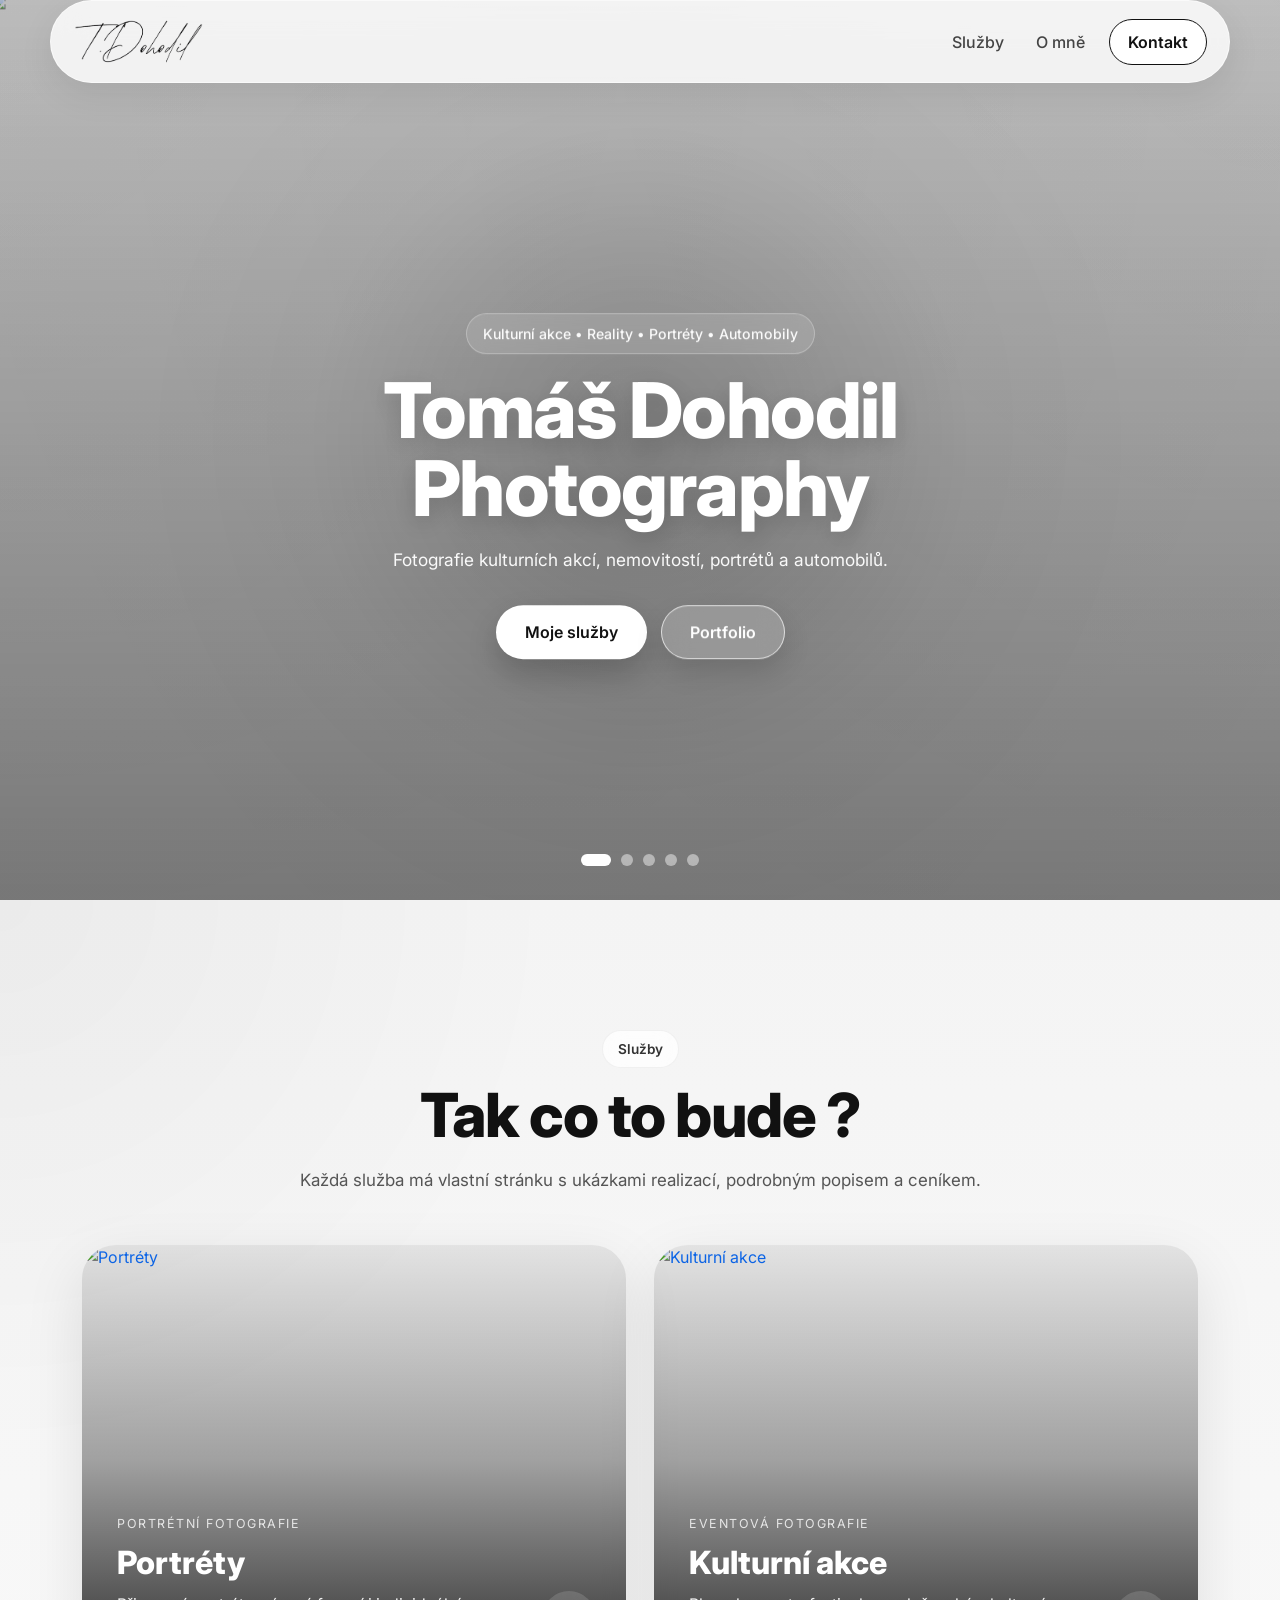
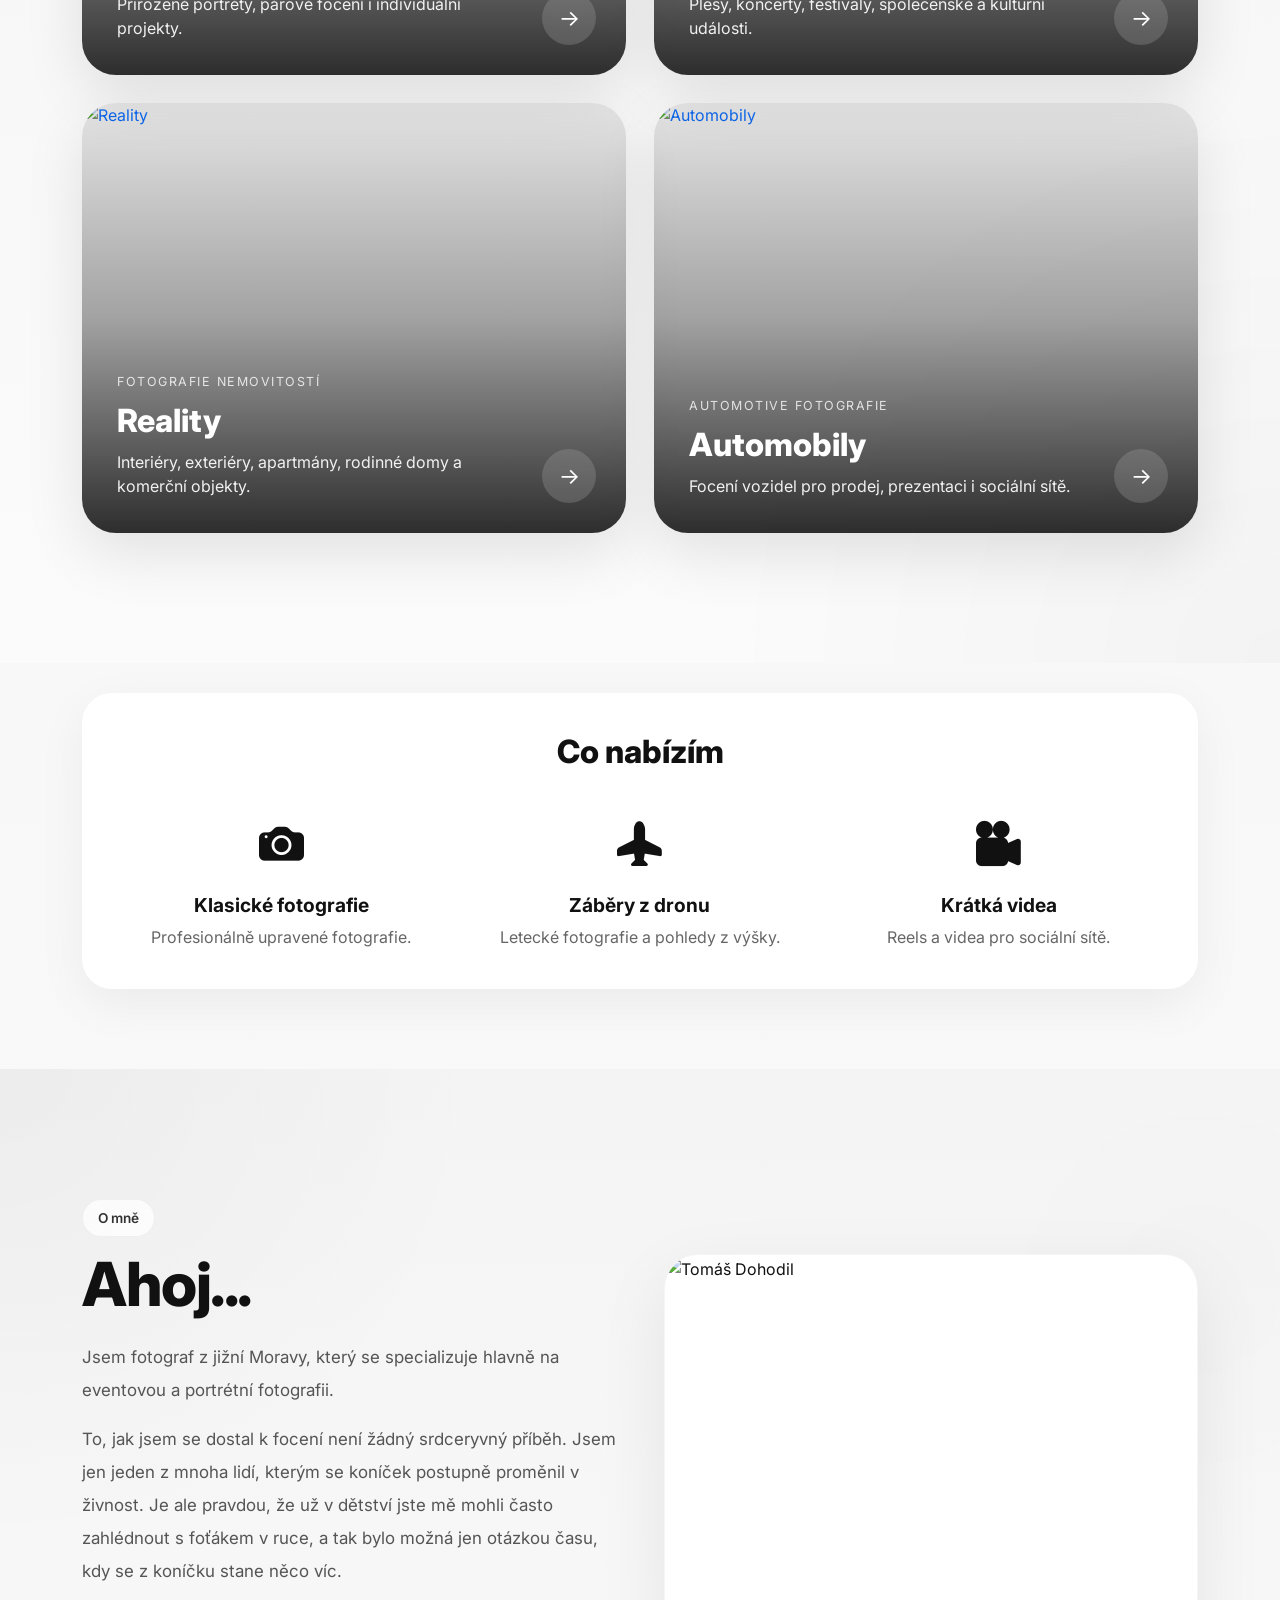
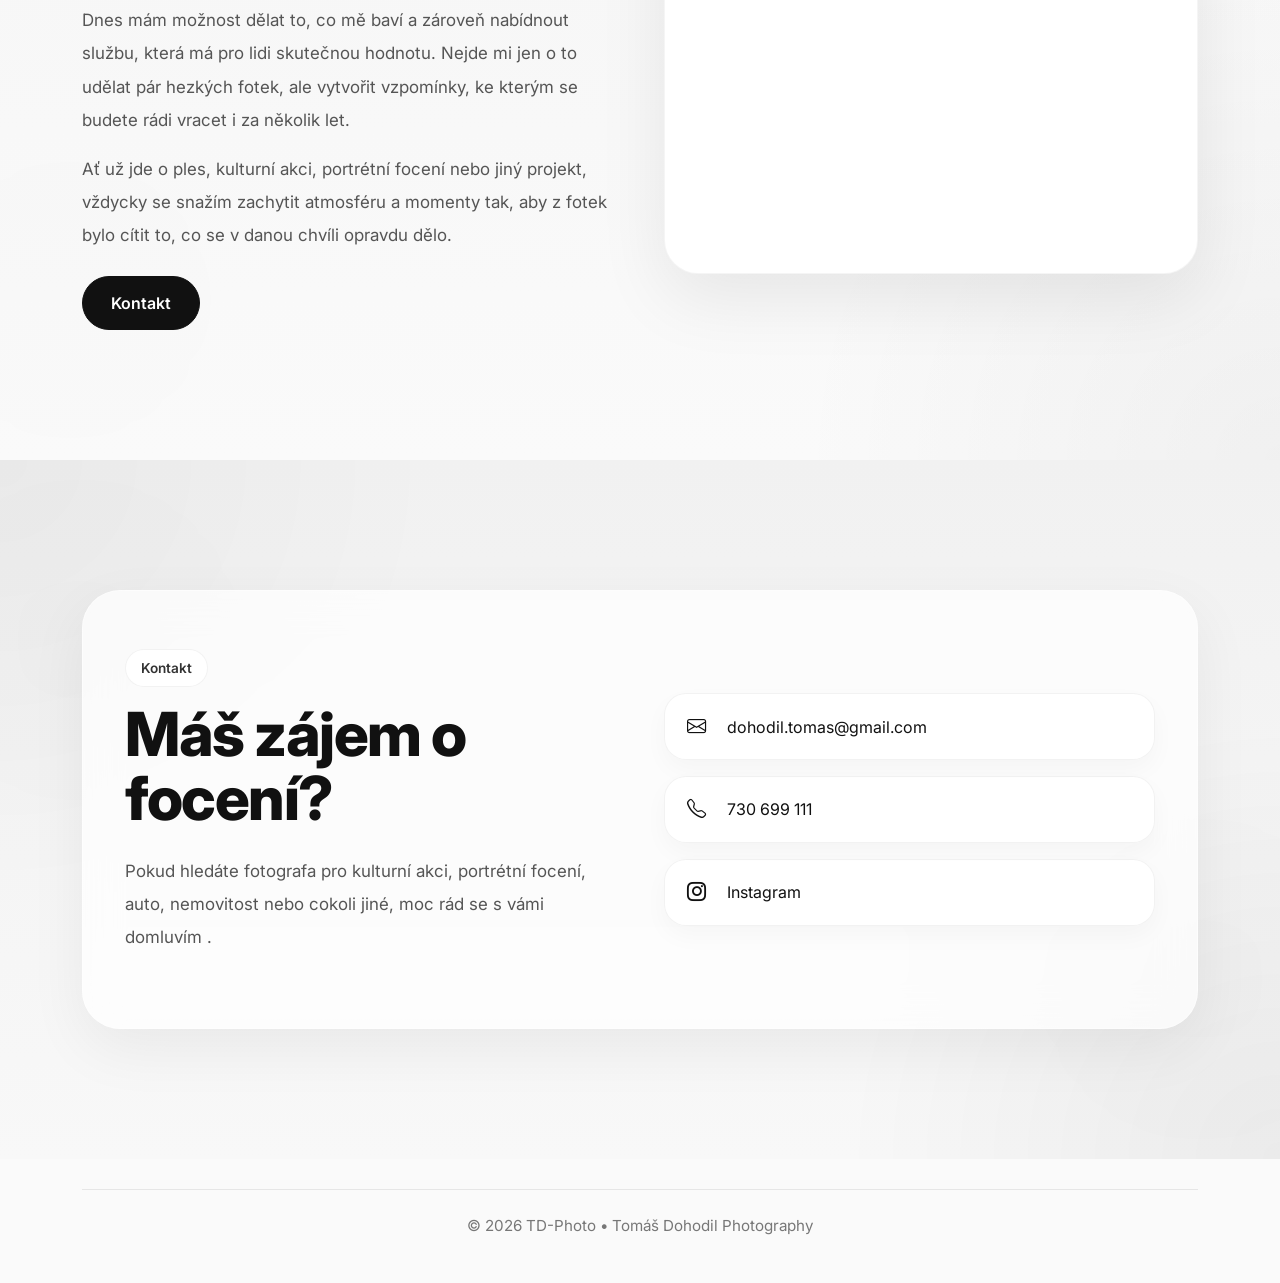
==== index.html @ f05311fc "Update index.html" ====
<!DOCTYPE html>
<html lang="cs">
<head>

<meta charset="UTF-8">
<meta name="viewport" content="width=device-width, initial-scale=1.0">

<title>TD-Photo | Tomáš Dohodil Photography</title>

<link href="https://cdn.jsdelivr.net/npm/bootstrap@5.3.3/dist/css/bootstrap.min.css" rel="stylesheet">
<link href="https://cdn.jsdelivr.net/npm/bootstrap-icons@1.11.3/font/bootstrap-icons.css" rel="stylesheet">

<link href="https://fonts.googleapis.com/css2?family=Inter:wght@300;400;500;600;700;800&display=swap" rel="stylesheet">

<link rel="stylesheet" href="styles.css">

</head>

<body>

<!-- NAVBAR -->
<nav class="navbar navbar-expand-lg custom-navbar">

    <div class="container nav-shell">

    <a class="navbar-brand signature-logo" href="index.html">

    <img
        src="images/T.Dohodil-removebg-preview.png"
        alt="Tomáš Dohodil">

</a>

        <button
            class="navbar-toggler border-0 shadow-none"
            type="button"
            data-bs-toggle="collapse"
            data-bs-target="#navbarNav">

            <span class="navbar-toggler-icon"></span>

        </button>

        <div class="collapse navbar-collapse justify-content-end" id="navbarNav">

            <ul class="navbar-nav align-items-center gap-lg-3 gap-2">

                <li class="nav-item">
                    <a class="nav-link" href="#services">
                        Služby
                    </a>
                </li>

                <li class="nav-item">
                    <a class="nav-link" href="#about">
                        O mně
                    </a>
                </li>

                <li class="nav-item">
                    <a class="btn contact-btn" href="#kontakt">
                        Kontakt
                    </a>
                </li>

            </ul>

        </div>

    </div>

</nav>

<!-- HERO -->
<section class="hero-section">

<div id="heroCarousel"
     class="carousel slide carousel-fade"
     data-bs-ride="carousel">

<div class="carousel-inner">

<div class="carousel-item active">
<img
src="https://img43.rajce.idnes.cz/d4302/19/19864/19864657_681ea3faf3f983f24a2ae4b5e2a65928/images/DJI_0114.jpg?ver=0"
class="hero-img"
alt="">
</div>

<div class="carousel-item">
<img
src="https://img43.rajce.idnes.cz/d4302/19/19864/19864657_681ea3faf3f983f24a2ae4b5e2a65928/images/DJI_0087.jpg?ver=0"
class="hero-img"
alt="">
</div>

<div class="carousel-item">
<img
src="https://img43.rajce.idnes.cz/d4302/19/19864/19864657_681ea3faf3f983f24a2ae4b5e2a65928/images/ValaskHrb-112.jpg?ver=0"
class="hero-img"
alt="">
</div>

<div class="carousel-item">
<img
src="https://img43.rajce.idnes.cz/d4302/19/19864/19864657_681ea3faf3f983f24a2ae4b5e2a65928/images/Untitled-33.jpg?ver=0"
class="hero-img"
alt="">
</div>

<div class="carousel-item">
<img
src="https://img43.rajce.idnes.cz/d4302/19/19864/19864657_681ea3faf3f983f24a2ae4b5e2a65928/images/Untitled-47.jpg?ver=0"
class="hero-img"
alt="">
</div>

</div>

<div class="hero-overlay"></div>
<div class="hero-center-shadow"></div>

<div class="hero-content">

<span class="hero-tag">
Kulturní akce • Reality • Portréty • Automobily
</span>

<h1>
Tomáš Dohodil Photography
</h1>

<p>
Fotografie kulturních akcí,
nemovitostí, portrétů a automobilů.
</p>

<div class="hero-buttons">

<a
href="#services"
class="btn hero-btn">

Moje služby

</a>

<a
href="https://eu.zonerama.com/dohodiltomas/1524334"
class="btn hero-btn-outline">

Portfolio

</a>

</div>

</div>

<div class="hero-indicators">

<button
type="button"
data-bs-target="#heroCarousel"
data-bs-slide-to="0"
class="active"></button>

<button
type="button"
data-bs-target="#heroCarousel"
data-bs-slide-to="1"></button>

<button
type="button"
data-bs-target="#heroCarousel"
data-bs-slide-to="2"></button>

<button
type="button"
data-bs-target="#heroCarousel"
data-bs-slide-to="3"></button>

<button
type="button"
data-bs-target="#heroCarousel"
data-bs-slide-to="4"></button>

</div>

</div>

</section>
  
  <!-- SLUŽBY -->
<section class="services-section section-space" id="services">

    <div class="container">

        <div class="text-center mb-5 reveal">

            <span class="section-tag">
                Služby
            </span>

            <h2 class="section-title mx-auto mt-3">
                Tak co to bude ?
            </h2>

            <p class="section-text mx-auto mt-3" style="max-width:700px;">
                Každá služba má vlastní stránku s ukázkami realizací,
                podrobným popisem a ceníkem.
            </p>

        </div>

        <div class="services-grid">

      

   <!-- PORTRÉTY -->
            <a href="https://dohodiltomas.github.io/portrety/" class="service-card">

                <img
                    src="https://img43.rajce.idnes.cz/d4302/19/19864/19864657_681ea3faf3f983f24a2ae4b5e2a65928/images/ami4.jpg?ver=0"
                    alt="Portréty">

                <div class="service-overlay">

                    <span class="service-small">
                        Portrétní fotografie
                    </span>

                    <h3>
                        Portréty
                    </h3>

                    <p>
                        Přirozené portréty,
                        párové focení i individuální projekty.
                    </p>

                </div>

            </a>

            <!-- KULTURNÍ AKCE -->
            <a href="https://dohodiltomas.github.io/eventy/" class="service-card">

                <img
                    src="https://img43.rajce.idnes.cz/d4302/19/19864/19864657_681ea3faf3f983f24a2ae4b5e2a65928/images/FPHP-59.jpg?ver=0"
                    alt="Kulturní akce">

                <div class="service-overlay">

                    <span class="service-small">
                        Eventová fotografie
                    </span>

                    <h3>
                        Kulturní akce
                    </h3>

                    <p>
                        Plesy, koncerty, festivaly,
                        společenské a kulturní události.
                    </p>

                </div>

            </a>

               <!-- REALITY -->
            <a href="https://codepen.io/Tom-Dohodil/full/emgvNXd" class="service-card">

                <img
                    src="https://img43.rajce.idnes.cz/d4302/19/19864/19864657_681ea3faf3f983f24a2ae4b5e2a65928/images/DJI_0004obnoven.jpg?ver=0"
                    alt="Reality">

                <div class="service-overlay">

                    <span class="service-small">
                        Fotografie nemovitostí
                    </span>

                    <h3>
                        Reality
                    </h3>

                    <p>
                        Interiéry, exteriéry, apartmány,
                        rodinné domy a komerční objekty.
                    </p>

                </div>

            </a>

            <!-- AUTOMOBILY -->
            <a href="https://codepen.io/Tom-Dohodil/full/JoEWGRq" class="service-card">

                <img
                    src="https://img43.rajce.idnes.cz/d4302/19/19864/19864657_681ea3faf3f983f24a2ae4b5e2a65928/images/IMG_5526.jpg?ver=0"
                    alt="Automobily">

                <div class="service-overlay">

                    <span class="service-small">
                        Automotive fotografie
                    </span>

                    <h3>
                        Automobily
                    </h3>

                    <p>
                        Focení vozidel pro prodej,
                        prezentaci i sociální sítě.
                    </p>

                </div>

            </a>

        </div>

    </div>

</section>

<section class="offer-strip">

    <div class="container">

        <div class="offer-box">

            <h2>Co nabízím</h2>

            <div class="offer-grid">

                <div class="offer-item">
                    <i class="bi bi-camera-fill"></i>
                    <h4>Klasické fotografie</h4>
                    <p>Profesionálně upravené fotografie.</p>
                </div>

                <div class="offer-item">
                    <i class="bi bi-airplane-fill"></i>
                    <h4>Záběry z dronu</h4>
                    <p>Letecké fotografie a pohledy z výšky.</p>
                </div>

                <div class="offer-item">
                    <i class="bi bi-camera-reels-fill"></i>
                    <h4>Krátká videa</h4>
                    <p>Reels a videa pro sociální sítě.</p>
                </div>

            </div>

        </div>

    </div>

</section>
  
  
<!-- O MNĚ -->
<section class="about-section section-space" id="about">

    <div class="bg-blob bg-blob-5"></div>
    <div class="bg-blob bg-blob-6"></div>

    <div class="container">

        <div class="row align-items-center g-5">

            <div class="col-lg-6 reveal">

                <span class="section-tag">
                    O mně
                </span>

                <h2 class="section-title mt-3">
                    Ahoj...
                </h2>

                <p class="section-text mt-4">
                    Jsem fotograf z jižní Moravy, který se specializuje hlavně na eventovou a portrétní fotografii.
                </p>

                <p class="section-text">
                    To, jak jsem se dostal k focení není žádný srdceryvný příběh. Jsem jen jeden z mnoha lidí, kterým se koníček postupně proměnil v živnost. Je ale pravdou, že už v dětství jste mě mohli často zahlédnout s foťákem v ruce, a tak bylo možná jen otázkou času, kdy se z koníčku stane něco víc.
                </p>

                <p class="section-text">
            Dnes mám možnost dělat to, co mě baví a zároveň nabídnout službu, která má pro lidi skutečnou hodnotu. Nejde mi jen o to udělat pár hezkých fotek, ale vytvořit vzpomínky, ke kterým se budete rádi vracet i za několik let.
                </p>

<p class="section-text">
Ať už jde o ples, kulturní akci, portrétní focení nebo jiný projekt, vždycky se snažím zachytit atmosféru a momenty tak, aby z fotek bylo cítit to, co se v danou chvíli opravdu dělo.
  </p>



                <div class="about-buttons d-flex gap-3 flex-wrap mt-4">

                    <a
                        href="#kontakt"
                        class="btn dark-btn">

                        Kontakt

                    </a>

                </div>

            </div>

            <div class="col-lg-6 reveal">

                <div class="image-card about-main-image">

                    <img
                        src="https://img43.rajce.idnes.cz/d4302/19/19864/19864657_681ea3faf3f983f24a2ae4b5e2a65928/images/IMG_5157.jpg?ver=0"
                        alt="Tomáš Dohodil">

                </div>

            </div>

        </div>

    </div>

</section>


<!-- KONTAKT -->
<section class="contact-section section-space" id="kontakt">

    <div class="bg-blob bg-blob-7"></div>
    <div class="bg-blob bg-blob-8"></div>

    <div class="container">

        <div class="contact-box">

            <div class="row align-items-center g-5">

                <div class="col-lg-6">

                    <span class="section-tag">
                        Kontakt
                    </span>

                    <h2 class="section-title mt-3">
                        Máš zájem o focení?
                    </h2>

                    <p class="section-text mt-4">
                        Pokud hledáte fotografa pro kulturní akci,
                        portrétní focení, auto, nemovitost nebo cokoli jiné, moc rád se s                           vámi domluvím
                      .
                    </p>

                </div>

                <div class="col-lg-6">

                    <div class="contact-links">

                        <a href="mailto:dohodil.tomas@gmail.com" class="contact-item">
                            <i class="bi bi-envelope"></i>
                            <span>dohodil.tomas@gmail.com</span>
                        </a>

                        <a href="tel:+420730699111" class="contact-item">
                            <i class="bi bi-telephone"></i>
                            <span>730 699 111</span>
                        </a>

                        <a
                            href="https://www.instagram.com/tomasdohodil.photo/"
                            target="_blank"
                            class="contact-item">

                            <i class="bi bi-instagram"></i>
                            <span>Instagram</span>

                        </a>

                    </div>

                </div>

            </div>

        </div>

    </div>

</section>


<!-- FOOTER -->
<footer class="footer-section">

    <div class="container">

        <div class="footer-inner">

            <p>
                © 2026 TD-Photo • Tomáš Dohodil Photography
            </p>

        </div>

    </div>

</footer>


<script src="https://cdn.jsdelivr.net/npm/bootstrap@5.3.3/dist/js/bootstrap.bundle.min.js"></script>
<script src="script.js"></script>

</body>
</html>
---- styles.css ----
/* =========================
   GLOBAL
========================= */

html {
  scroll-behavior: smooth;
}

body {
  font-family: 'Inter', sans-serif;
  color: #111;
  overflow-x: hidden;

  background:
    radial-gradient(circle at top left, rgba(0,0,0,0.05), transparent 35%),
    radial-gradient(circle at top right, rgba(0,0,0,0.035), transparent 30%),
    radial-gradient(circle at bottom left, rgba(0,0,0,0.03), transparent 30%),
    linear-gradient(to bottom, #f2f2f2, #f8f8f8, #fcfcfc);
}

a {
  text-decoration: none;
}

section {
  position: relative;
}

.section-space {
  padding: 130px 0;
  position: relative;
  overflow: hidden;
}

/* =========================
   NAVBAR
========================= */

.custom-navbar {
  position: fixed;
  top: 0;
  left: 0;
  width: 100%;
  z-index: 2000;
  padding: 0;
  background: transparent;
  pointer-events: none;
}

.nav-shell {
  pointer-events: auto;

  background: rgba(255,255,255,0.82);

  backdrop-filter: blur(16px);
  -webkit-backdrop-filter: blur(16px);

  border: 1px solid rgba(255,255,255,0.55);

  border-radius: 999px;

  padding: 13px 22px;

  box-shadow:
    0 12px 34px rgba(0,0,0,0.08);

  max-width: 1180px;
}

.navbar-brand {
  color: #111 !important;
  font-size: 1.2rem;
  letter-spacing: -0.3px;
}

.navbar-toggler {
  border: none !important;
  box-shadow: none !important;
}

.navbar-toggler:focus {
  box-shadow: none !important;
}

.nav-link {
  color: #444 !important;
  font-weight: 500;
  position: relative;
  transition: .3s ease;
}

.nav-link:hover {
  color: #000 !important;
}

.nav-link::after {

  content: "";

  position: absolute;

  left: 0;
  bottom: 2px;

  width: 0;
  height: 1.5px;

  background: #111;

  transition: .3s ease;
}

.nav-link:hover::after {
  width: 100%;
}

.contact-btn {

  border: 1px solid #111 !important;

  border-radius: 999px !important;

  padding: 10px 18px !important;

  background: #fff !important;

  color: #111 !important;

  font-weight: 600 !important;

  transition: .3s ease;
}

.contact-btn:hover {

  background: #111 !important;

  color: #fff !important;

  transform: translateY(-1px);
}

/* =========================
   HERO
========================= */

.hero-section {
  position: relative;
  height: 100vh;
  min-height: 760px;
  overflow: hidden;
}

#heroCarousel,
.carousel-inner,
.carousel-item {
  height: 100%;
}

.hero-img {

  width: 100%;
  height: 100%;

  object-fit: cover;

  display: block;

  transform: scale(1.02);
}

.hero-overlay {

  position: absolute;
  inset: 0;

  z-index: 2;

  background:
    linear-gradient(
      to bottom,
      rgba(0,0,0,0.18),
      rgba(0,0,0,0.50)
    );

  pointer-events: none;
}

.hero-center-shadow {

  position: absolute;
  inset: 0;

  z-index: 3;

  background:
    radial-gradient(
      circle at center,
      rgba(0,0,0,0.18),
      rgba(0,0,0,0.02) 42%,
      transparent 65%
    );

  pointer-events: none;
}

.hero-content {

  position: absolute;

  top: 54%;
  left: 50%;

  transform: translate(-50%, -50%);

  z-index: 5;

  width: 90%;
  max-width: 900px;

  text-align: center;

  color: #fff;
}

.hero-tag {

  display: inline-block;

  margin-bottom: 18px;

  padding: 9px 16px;

  border-radius: 999px;

  border: 1px solid rgba(255,255,255,0.28);

  background: rgba(255,255,255,0.12);

  backdrop-filter: blur(10px);

  color: rgba(255,255,255,0.96);

  font-size: .88rem;

  font-weight: 500;
}

.hero-content h1 {

  font-size: clamp(2.8rem, 6vw, 5.3rem);

  font-weight: 800;

  line-height: 1.02;

  letter-spacing: -1.5px;

  margin-bottom: 18px;

  text-shadow:
    0 8px 24px rgba(0,0,0,0.18);
}

.hero-content p {

  font-size: 1.08rem;

  max-width: 700px;

  margin: 0 auto 32px;

  color: rgba(255,255,255,0.95);
}

/* =========================
   HERO BUTTONS
========================= */

.hero-buttons {

  display: flex;

  justify-content: center;

  gap: 14px;

  flex-wrap: wrap;
}

.hero-btn,
.hero-btn-outline {

  padding: 14px 28px !important;

  border-radius: 999px !important;

  font-weight: 600 !important;

  transition: .3s ease;
}

.hero-btn {

  background: #fff !important;

  color: #111 !important;

  border: 1px solid rgba(255,255,255,0.95) !important;

  box-shadow:
    0 14px 34px rgba(0,0,0,0.22);
}

.hero-btn:hover {

  background: #111 !important;

  color: #fff !important;

  border-color: #111 !important;

  transform: translateY(-2px);
}

.hero-btn-outline {

  background: rgba(255,255,255,0.18) !important;

  color: #fff !important;

  border: 1px solid rgba(255,255,255,0.70) !important;

  backdrop-filter: blur(12px);

  box-shadow:
    0 12px 28px rgba(0,0,0,0.14);
}

.hero-btn-outline:hover {

  background: rgba(255,255,255,0.30) !important;

  color: #fff !important;

  transform: translateY(-2px);
}

/* =========================
   HERO INDICATORS
========================= */

.hero-indicators {

  position: absolute;

  bottom: 34px;

  left: 50%;

  transform: translateX(-50%);

  z-index: 6;

  display: flex;

  gap: 10px;
}

.hero-indicators button {

  width: 12px !important;
  height: 12px !important;

  border: none !important;

  border-radius: 999px !important;

  background: rgba(255,255,255,.45) !important;

  opacity: 1 !important;

  transition: .35s ease !important;
}

.hero-indicators button.active {

  width: 30px !important;

  background: #fff !important;
}
/* =========================
   SECTION HEADINGS
========================= */

.section-tag {

  display: inline-block;

  padding: 8px 15px;

  border-radius: 999px;

  background: rgba(255,255,255,0.75);

  border: 1px solid rgba(0,0,0,0.05);

  color: #333;

  font-size: .85rem;

  font-weight: 600;

  backdrop-filter: blur(10px);
}

.section-title {

  font-size: clamp(2.2rem, 5vw, 3.8rem);

  font-weight: 800;

  line-height: 1.05;

  letter-spacing: -1.5px;

  max-width: 700px;

  color: #111;
}

.section-text {

  font-size: 1.06rem;

  line-height: 1.95;

  color: #555;

  max-width: 700px;
}

/* =========================
   SERVICES
========================= */

.services-section {

  background:
    radial-gradient(circle at top left, rgba(0,0,0,0.035), transparent 30%),
    radial-gradient(circle at bottom right, rgba(0,0,0,0.03), transparent 30%),
    linear-gradient(to bottom, #f4f4f4, #fbfbfb);
}

.services-grid {

  display: grid;

  grid-template-columns: repeat(2, 1fr);

  gap: 28px;
}

.service-card {

  position: relative;

  height: 430px;

  overflow: hidden;

  border-radius: 34px;

  display: block;

  text-decoration: none;

  box-shadow:
    0 20px 60px rgba(0,0,0,0.10);

  transition: all .4s ease;
}

.service-card img {

  position: absolute;

  inset: 0;

  width: 100%;
  height: 100%;

  object-fit: cover;

  transition: transform .8s ease;
}

.service-card::before {

  content: "";

  position: absolute;

  inset: 0;

  z-index: 1;

  background:
    linear-gradient(
      to top,
      rgba(0,0,0,.82),
      rgba(0,0,0,.35),
      rgba(0,0,0,.08)
    );
}

.service-overlay {

  position: absolute;

  left: 0;
  right: 0;
  bottom: 0;

  z-index: 2;

  padding: 35px;

  color: #fff;
}

.service-small {

  display: inline-block;

  margin-bottom: 10px;

  font-size: .78rem;

  letter-spacing: 1.5px;

  text-transform: uppercase;

  opacity: .8;
}

.service-overlay h3 {

  font-size: 2rem;

  font-weight: 800;

  margin-bottom: 10px;
}

.service-overlay p {

  margin: 0;

  color: rgba(255,255,255,.92);

  max-width: 400px;
}

.service-card::after {

  content: "→";

  position: absolute;

  right: 30px;
  bottom: 30px;

  width: 54px;
  height: 54px;

  z-index: 3;

  border-radius: 50%;

  background: rgba(255,255,255,.15);

  backdrop-filter: blur(10px);

  display: flex;
  align-items: center;
  justify-content: center;

  color: #fff;

  font-size: 1.4rem;

  transition: .35s ease;
}

.service-card:hover {

  transform: translateY(-8px);

  box-shadow:
    0 35px 80px rgba(0,0,0,0.18);
}

.service-card:hover img {

  transform: scale(1.08);
}

.service-card:hover::after {

  transform: translateX(6px);

  background: rgba(255,255,255,.25);
}

/* =========================
   STORY SECTION
========================= */

.story-section {

  background:
    radial-gradient(circle at top left, rgba(0,0,0,0.04), transparent 30%),
    radial-gradient(circle at bottom right, rgba(0,0,0,0.03), transparent 30%),
    linear-gradient(to bottom, #f5f5f5, #fcfcfc);
}

/* =========================
   ABOUT SECTION
========================= */

.about-section {

  background:
    radial-gradient(circle at top left, rgba(0,0,0,0.03), transparent 30%),
    radial-gradient(circle at bottom right, rgba(0,0,0,0.04), transparent 30%),
    linear-gradient(to bottom, #f4f4f4, #fafafa);
}

/* =========================
   IMAGE CARDS
========================= */

.image-card {

  overflow: hidden;

  border-radius: 34px;

  background: #fff;

  border: 1px solid rgba(0,0,0,0.04);

  box-shadow:
    0 24px 70px rgba(0,0,0,0.08);
}

.image-card img {

  width: 100%;
  height: 100%;

  object-fit: cover;

  transition: transform .6s ease;
}

.image-card:hover img {

  transform: scale(1.05);
}

.large-image-card {

  height: 620px;
}

.about-main-image {

  height: 620px;
}

/* =========================
   BUTTONS
========================= */

.dark-btn,
.light-btn {

  padding: 14px 28px !important;

  border-radius: 999px !important;

  font-weight: 600 !important;

  transition: .3s ease;
}

.dark-btn {

  background: #111 !important;

  color: #fff !important;

  border: 1px solid #111 !important;
}

.dark-btn:hover {

  background: #000 !important;

  color: #fff !important;

  transform: translateY(-2px);
}

.light-btn {

  background: rgba(255,255,255,.75) !important;

  color: #111 !important;

  border: 1px solid rgba(0,0,0,.08) !important;

  backdrop-filter: blur(10px);
}

.light-btn:hover {

  background: #111 !important;

  color: #fff !important;

  border-color: #111 !important;

  transform: translateY(-2px);
}

/* =========================
   CONTACT
========================= */

.contact-section {

  background:
    radial-gradient(circle at top left, rgba(0,0,0,0.03), transparent 30%),
    radial-gradient(circle at bottom right, rgba(0,0,0,0.05), transparent 30%),
    linear-gradient(to bottom, #f1f1f1, #f8f8f8);
}

.contact-box {

  background: rgba(255,255,255,.72);

  backdrop-filter: blur(18px);

  border: 1px solid rgba(255,255,255,.45);

  border-radius: 38px;

  padding: 58px 42px;

  box-shadow:
    0 20px 60px rgba(0,0,0,.06);
}

.contact-links {

  display: flex;

  flex-direction: column;

  gap: 16px;
}

.contact-item {

  display: flex;

  align-items: center;

  gap: 16px;

  background: rgba(255,255,255,.8);

  border: 1px solid rgba(0,0,0,.05);

  border-radius: 22px;

  padding: 18px 22px;

  color: #111;

  transition: .3s ease;

  box-shadow:
    0 10px 24px rgba(0,0,0,.03);
}

.contact-item:hover {

  transform: translateY(-4px);

  border-color: rgba(0,0,0,.12);

  color: #111;
}

.contact-item i {

  font-size: 1.2rem;

  width: 24px;
}

/* =========================
   FOOTER
========================= */

.footer-section {

  background: #fafafa;

  padding: 30px 0 45px;
}

.footer-inner {

  border-top: 1px solid rgba(0,0,0,.08);

  padding-top: 25px;

  text-align: center;
}

.footer-inner p {

  margin: 0;

  color: #777;

  font-size: .95rem;
}

/* =========================
   BLOBS
========================= */

.bg-blob {

  position: absolute;

  border-radius: 999px;

  filter: blur(95px);

  opacity: .35;

  pointer-events: none;
}

.bg-blob-1 {

  width: 260px;
  height: 260px;

  background: rgba(0,0,0,.05);

  top: 80px;
  left: -60px;
}

.bg-blob-2 {

  width: 320px;
  height: 320px;

  background: rgba(0,0,0,.04);

  bottom: 60px;
  right: -80px;
}

.bg-blob-5 {

  width: 280px;
  height: 280px;

  background: rgba(0,0,0,.04);

  top: 80px;
  right: -60px;
}

.bg-blob-6 {

  width: 240px;
  height: 240px;

  background: rgba(0,0,0,.035);

  bottom: 40px;
  left: -50px;
}

.bg-blob-7 {

  width: 260px;
  height: 260px;

  background: rgba(0,0,0,.04);

  top: 50px;
  left: -50px;
}

.bg-blob-8 {

  width: 260px;
  height: 260px;

  background: rgba(0,0,0,.04);

  bottom: 50px;
  right: -50px;
}

/* =========================
   REVEAL ANIMATION
========================= */

.reveal {

  opacity: 0;

  transform: translateY(40px);

  transition:
    opacity .8s ease,
    transform .8s ease;
}

.reveal.active {

  opacity: 1;

  transform: translateY(0);
}

/* =========================
   RESPONSIVE
========================= */

@media (max-width: 991px) {

  .hero-section {
    min-height: 720px;
  }

  .hero-content h1 {
    font-size: clamp(2.3rem, 8vw, 4rem);
  }

  .services-grid {
    grid-template-columns: 1fr;
  }

  .service-card {
    height: 340px;
  }

  .large-image-card,
  .about-main-image {
    height: 430px;
  }

  .contact-box {
    padding: 38px 24px;
  }

}

@media (max-width: 768px) {

  .hero-btn,
  .hero-btn-outline,
  .dark-btn,
  .light-btn {

    width: 100%;

    text-align: center;
  }

  .section-title {
    font-size: 2.2rem;
  }

  .section-text {
    font-size: 1rem;
  }

  .service-card {
    height: 300px;
  }

  .service-overlay {
    padding: 25px;
  }

  .service-overlay h3 {
    font-size: 1.6rem;
  }

  .large-image-card,
  .about-main-image {
    height: 360px;
  }

}

@media (max-width: 576px) {

  .hero-section {
    min-height: 650px;
  }

  .hero-content h1 {
    font-size: 2.4rem;
  }

  .hero-content p {
    font-size: .95rem;
  }

  .service-card {
    height: 260px;
  }

}

.offer-strip{
    padding: 30px 0 80px;
}

.offer-box{

    background: #fff;

    border-radius: 30px;

    padding: 40px;

    text-align:center;

    box-shadow:0 15px 50px rgba(0,0,0,.06);
}

.offer-box h2{

    font-weight:800;

    margin-bottom:40px;
}

.offer-grid{

    display:grid;

    grid-template-columns:repeat(3,1fr);

    gap:40px;
}

.offer-item i{

    font-size:2.8rem;

    margin-bottom:15px;

    display:block;
}

.offer-item h4{

    font-size:1.2rem;

    font-weight:700;
}

.offer-item p{

    color:#666;

    margin:0;
}

@media(max-width:768px){

    .offer-grid{
        grid-template-columns:1fr;
    }

}

.signature-logo img {

    height: 45px;

    width: auto;

    display: block;
}
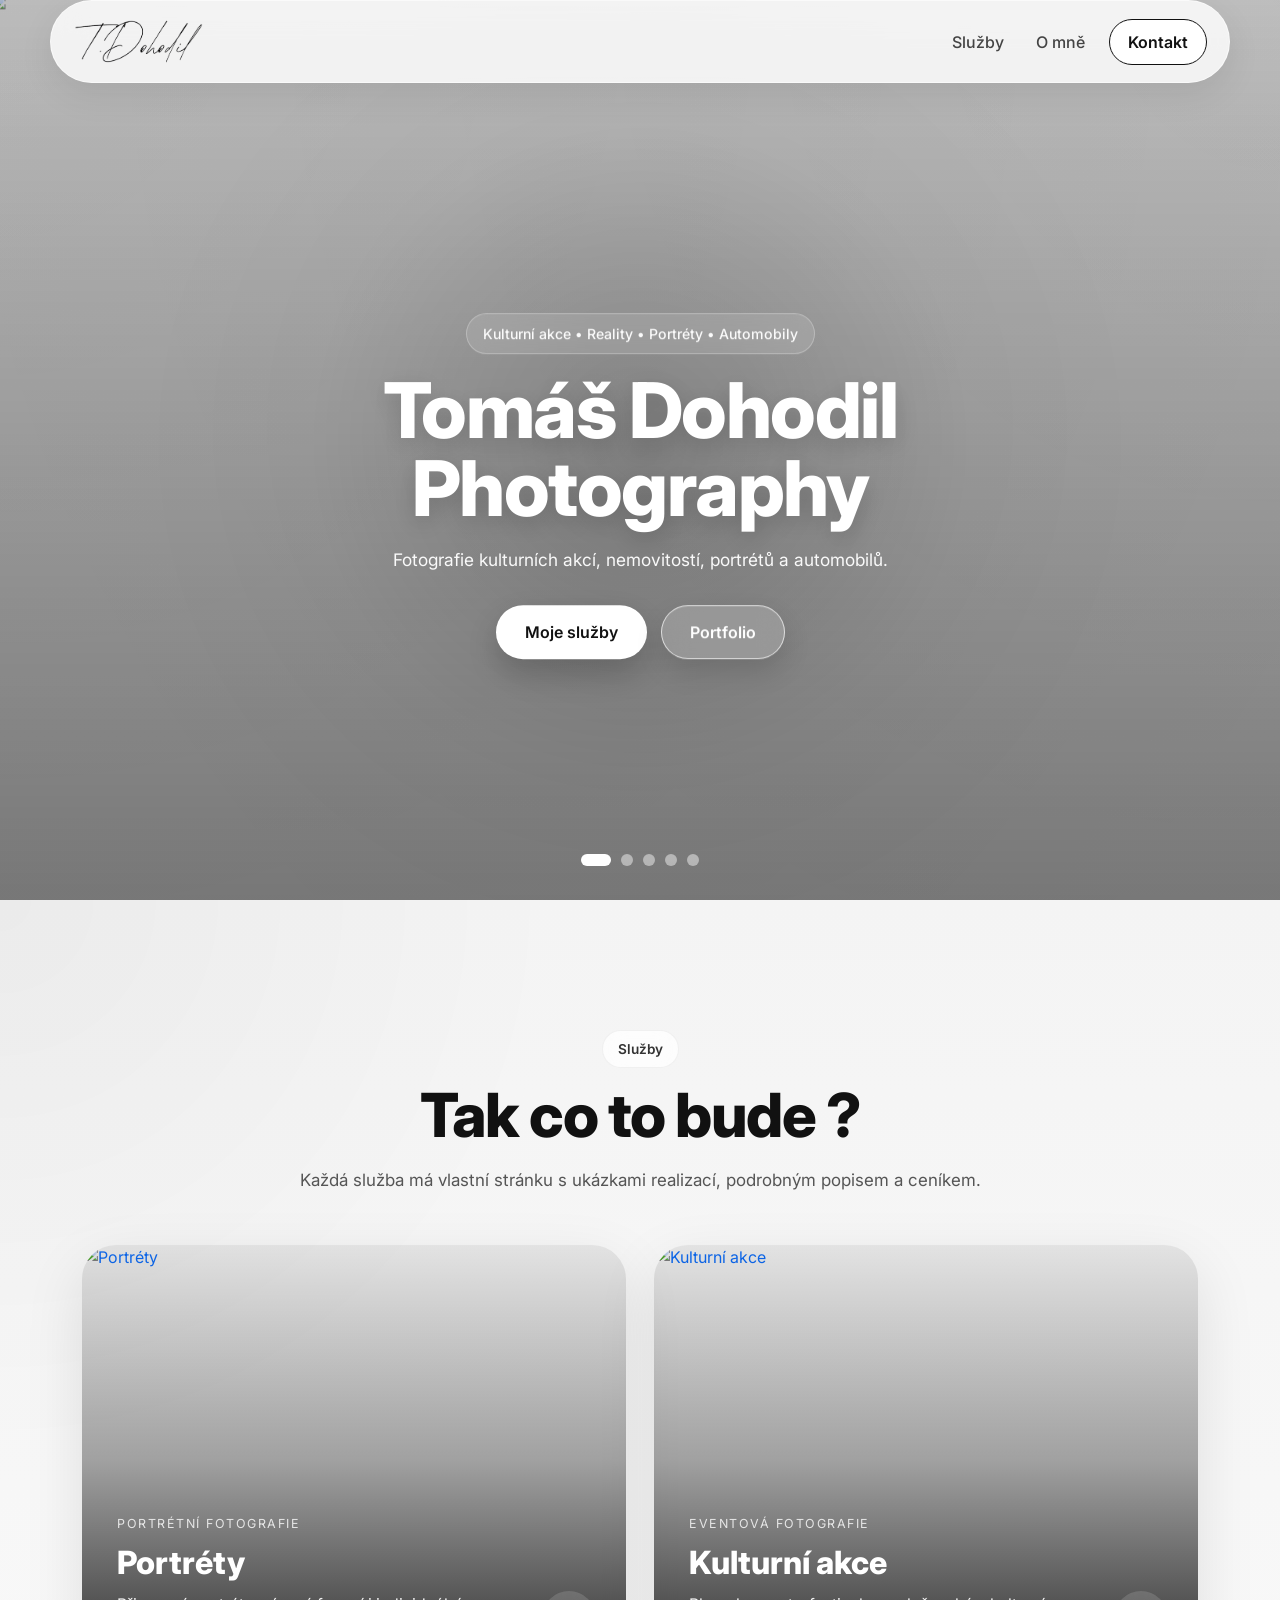
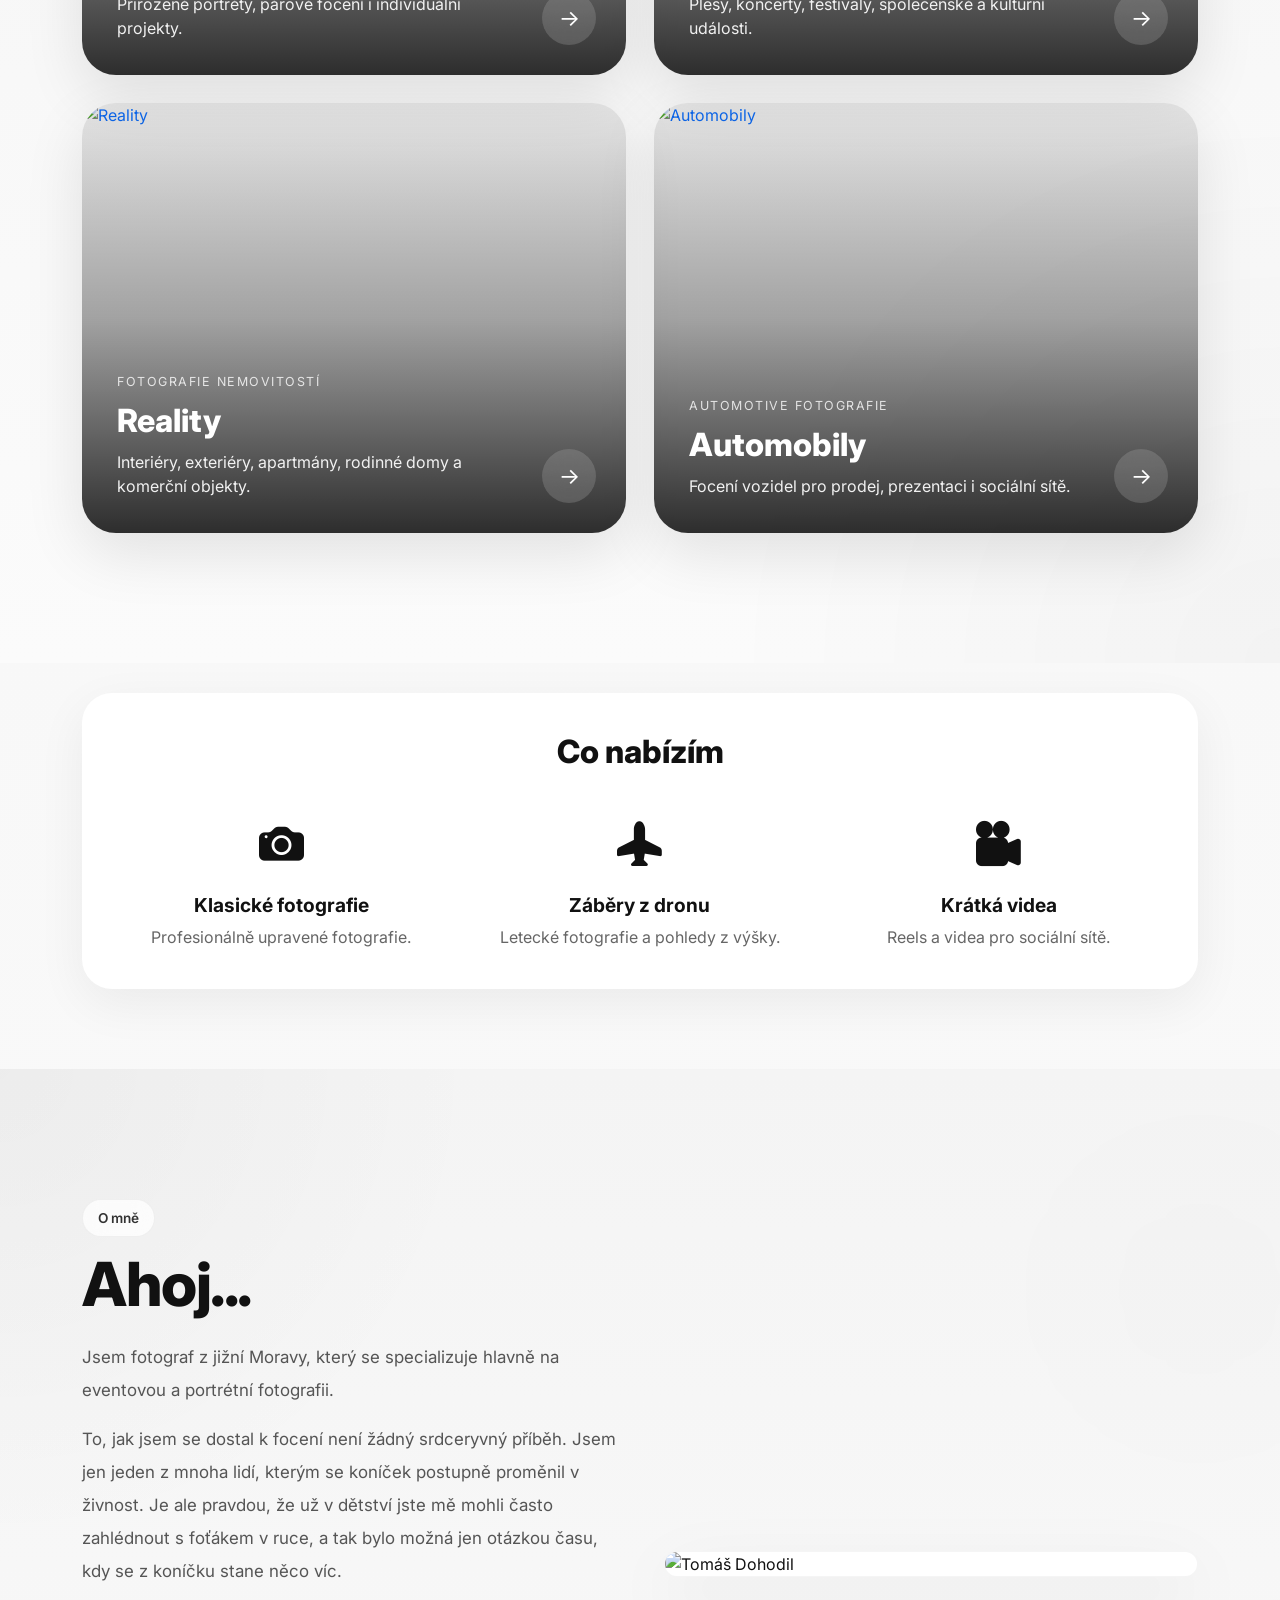
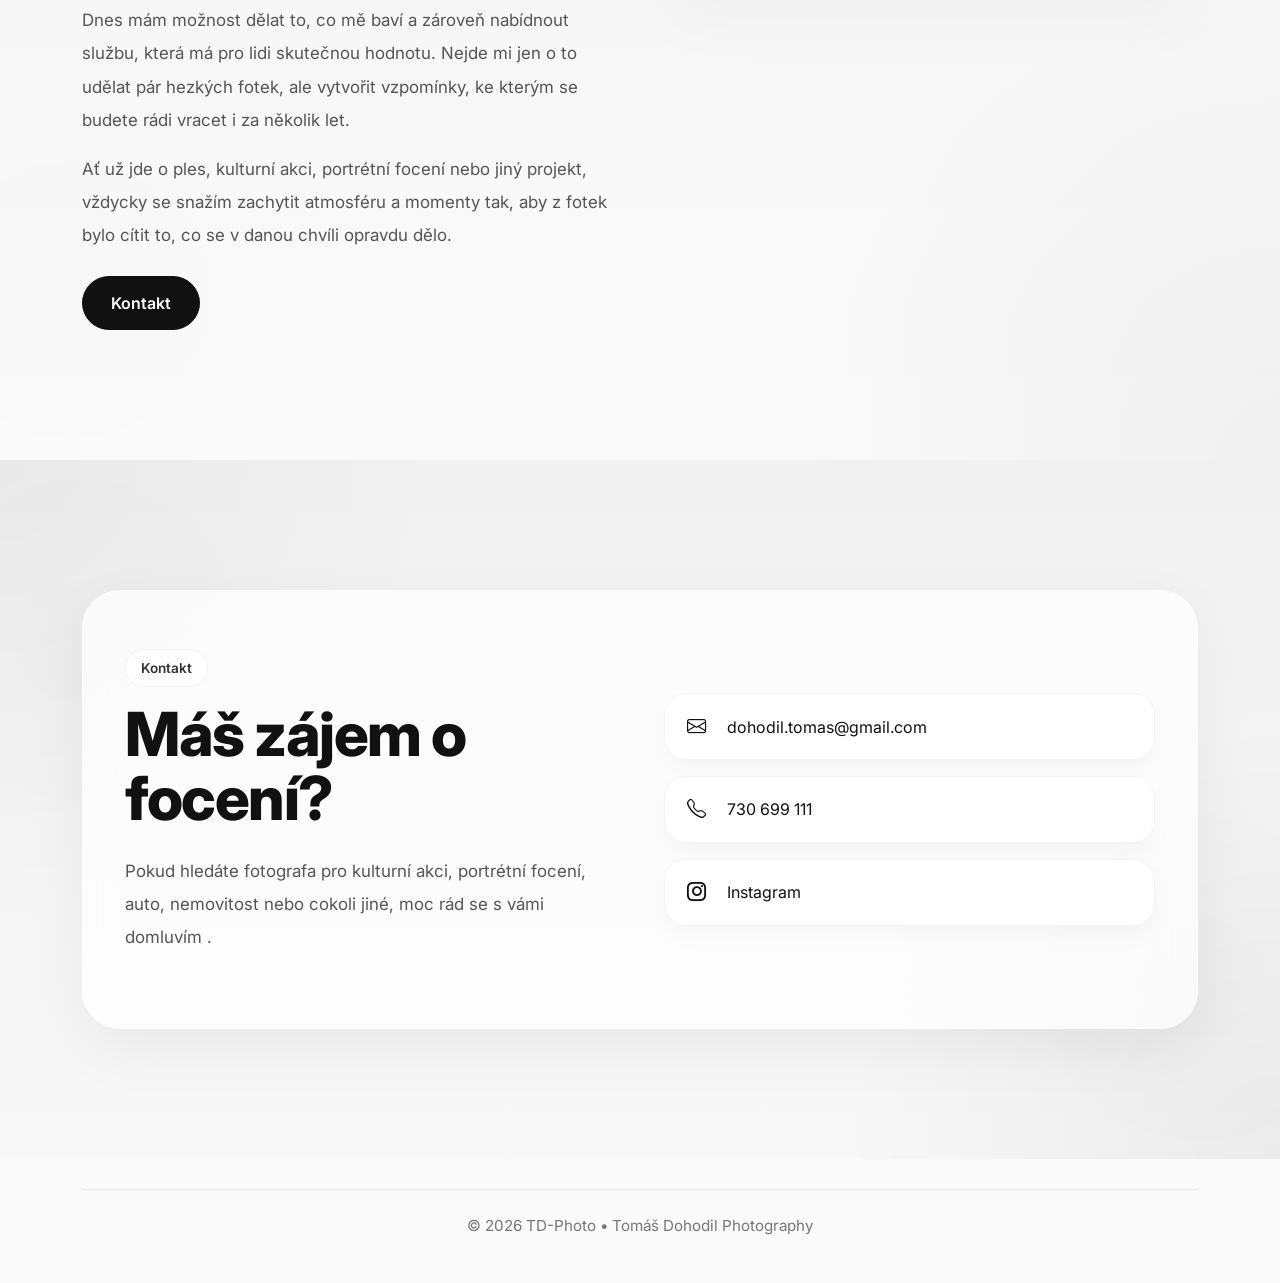
==== commit 6467c335: "Update index.html" ====
--- a/index.html
+++ b/index.html
@@ -270,7 +270,7 @@
             </a>
 
                <!-- REALITY -->
-            <a href="https://codepen.io/Tom-Dohodil/full/emgvNXd" class="service-card">
+            <a href="https://dohodiltomas.github.io/reality/" class="service-card">
 
                 <img
                     src="https://img43.rajce.idnes.cz/d4302/19/19864/19864657_681ea3faf3f983f24a2ae4b5e2a65928/images/DJI_0004obnoven.jpg?ver=0"
@@ -296,7 +296,7 @@
             </a>
 
             <!-- AUTOMOBILY -->
-            <a href="https://codepen.io/Tom-Dohodil/full/JoEWGRq" class="service-card">
+            <a href="https://dohodiltomas.github.io/auta/" class="service-card">
 
                 <img
                     src="https://img43.rajce.idnes.cz/d4302/19/19864/19864657_681ea3faf3f983f24a2ae4b5e2a65928/images/IMG_5526.jpg?ver=0"
--- a/styles.css
+++ b/styles.css
@@ -670,14 +670,15 @@
   transform: scale(1.05);
 }
 
-.large-image-card {
-
-  height: 620px;
-}
-
-.about-main-image {
-
-  height: 620px;
+.image-card img {
+
+    width: 100%;
+
+    height: auto;
+
+    display: block;
+
+    object-fit: unset;
 }
 
 /* =========================
@@ -970,9 +971,9 @@
   }
 
   .large-image-card,
-  .about-main-image {
-    height: 430px;
-  }
+.about-main-image {
+  height: auto;
+}
 
   .contact-box {
     padding: 38px 24px;
@@ -1012,10 +1013,10 @@
     font-size: 1.6rem;
   }
 
-  .large-image-card,
-  .about-main-image {
-    height: 360px;
-  }
+ .large-image-card,
+.about-main-image {
+  height: auto;
+}
 
 }
 
@@ -1110,4 +1111,4 @@
     width: auto;
 
     display: block;
-}+}
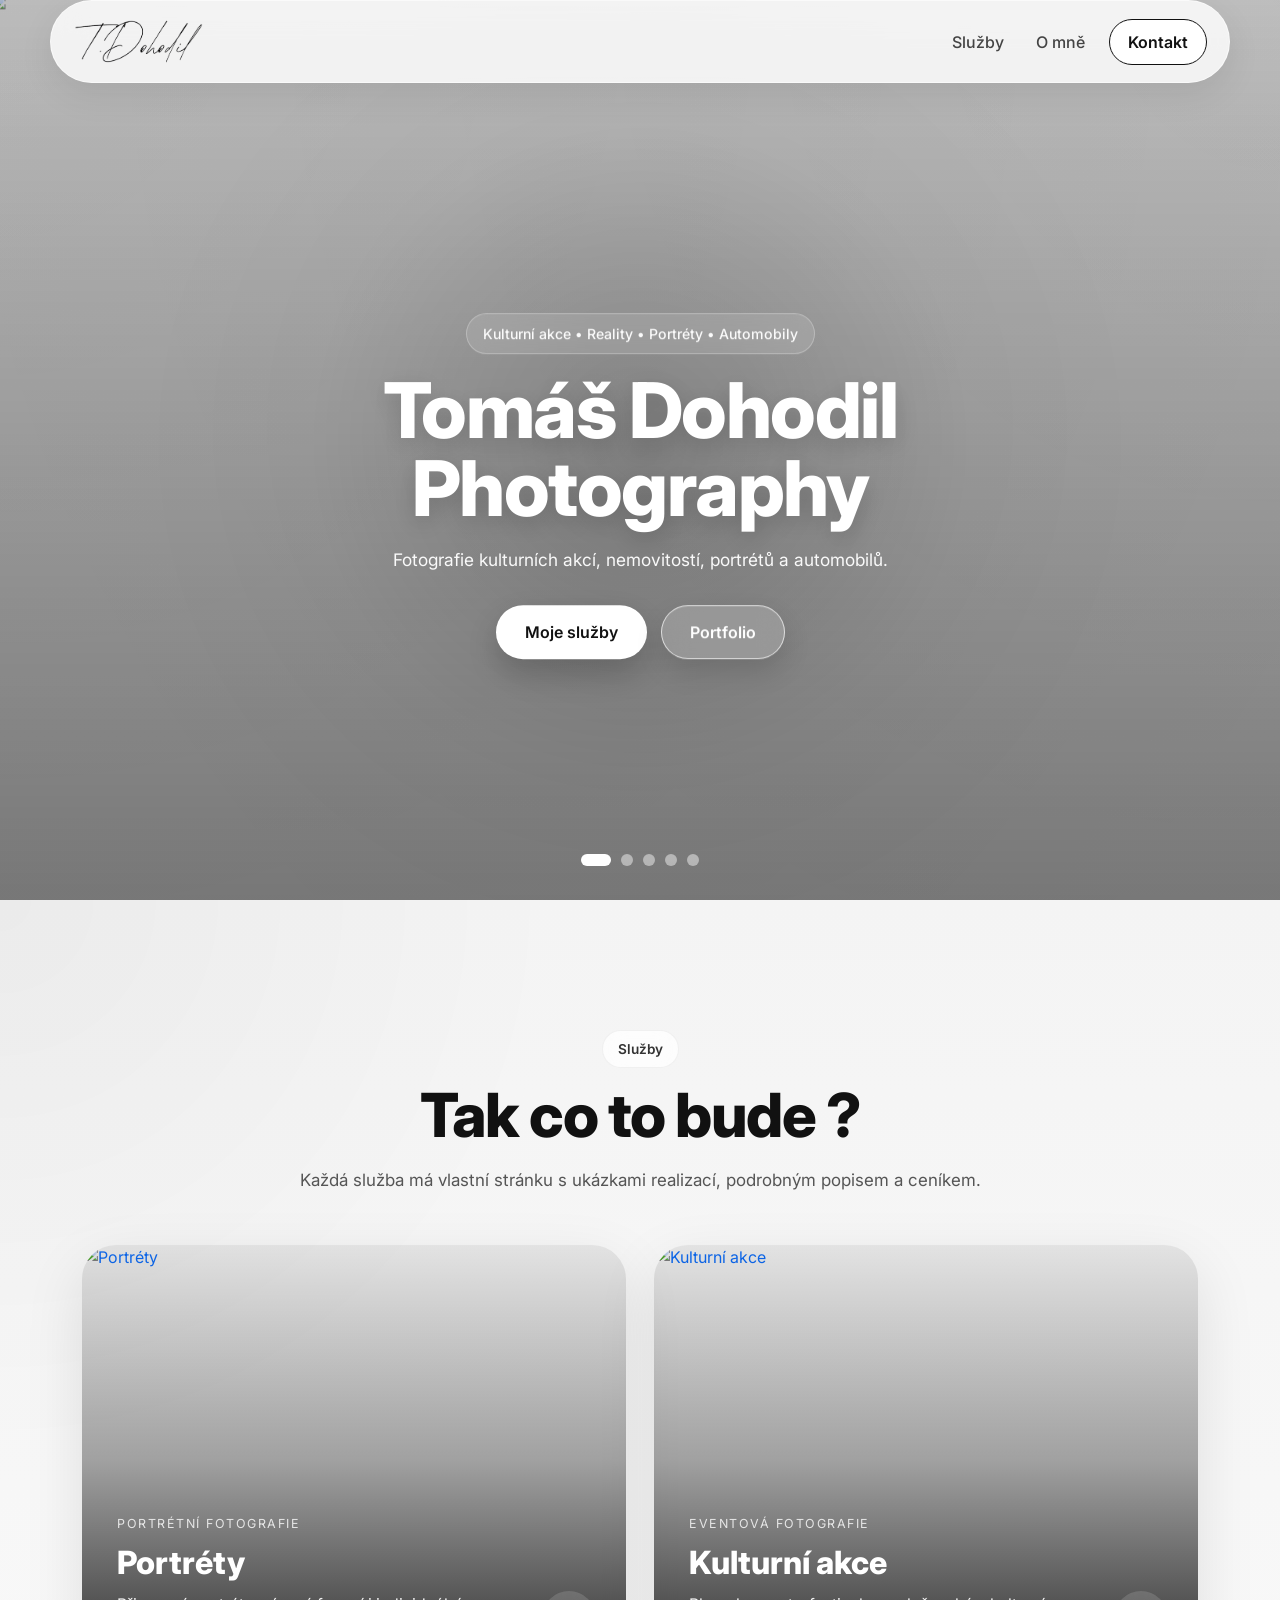
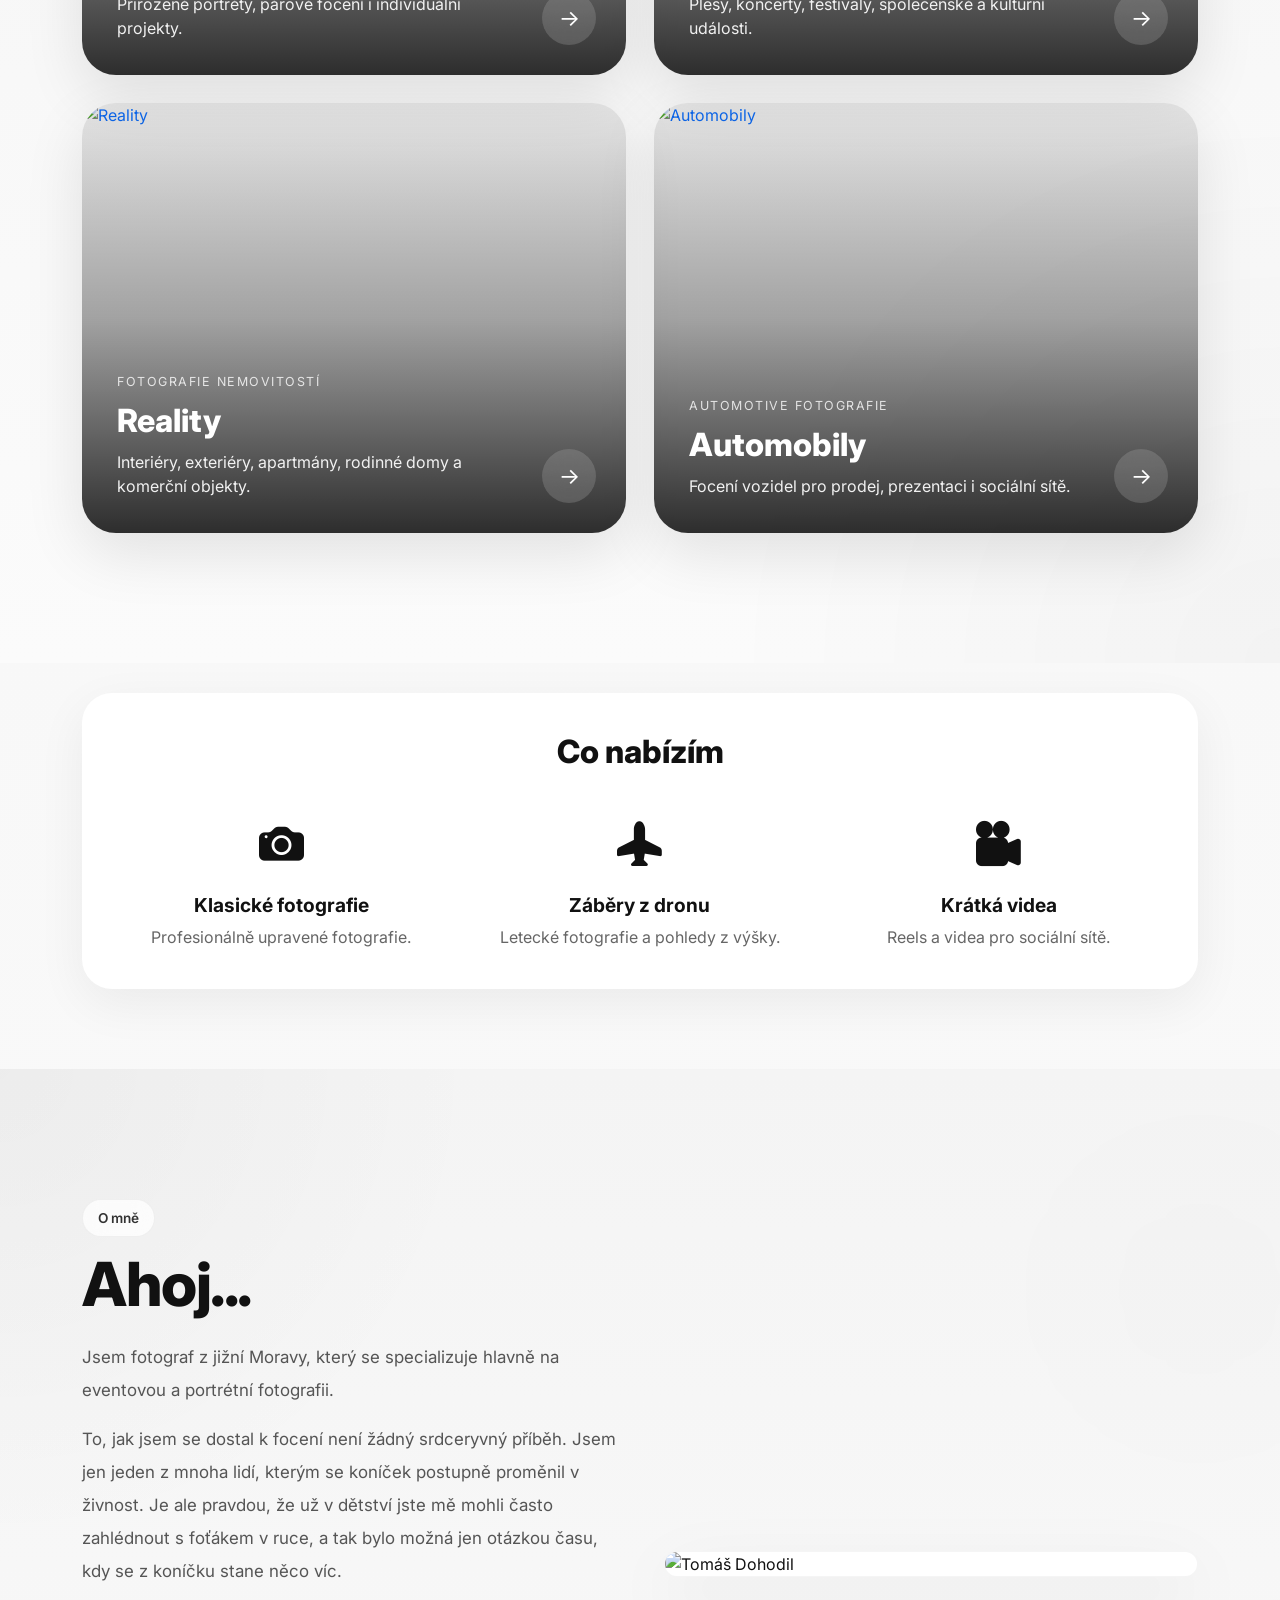
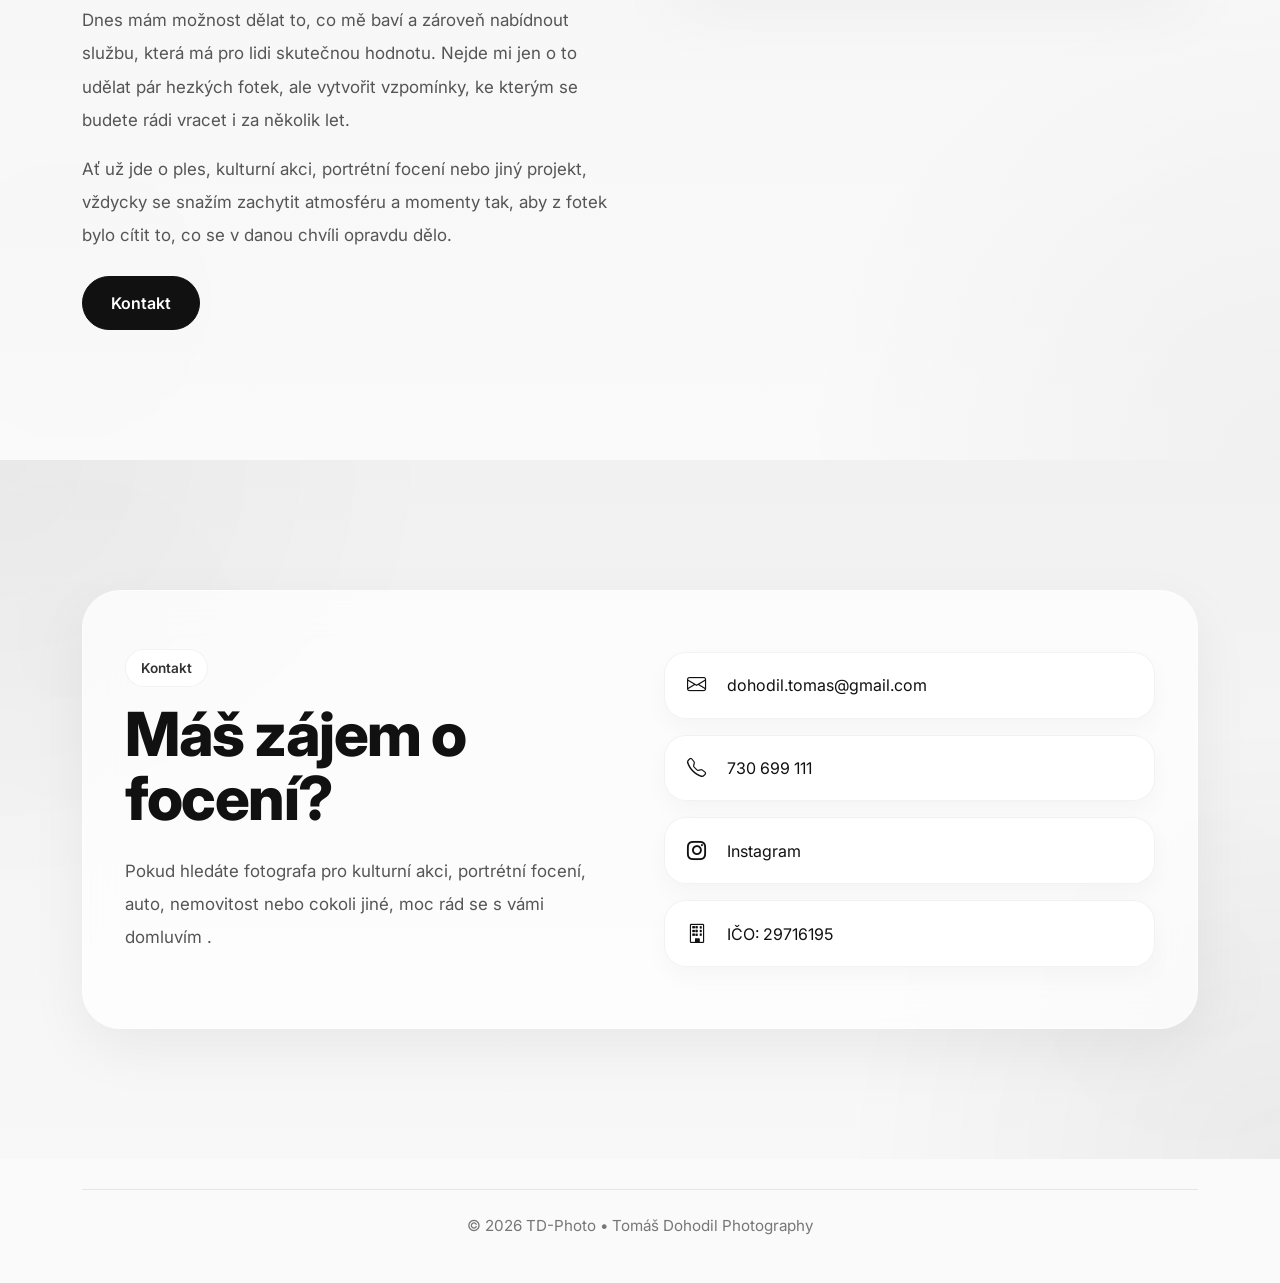
==== commit e6996263: "Update index.html" ====
--- a/index.html
+++ b/index.html
@@ -1,11 +1,28 @@
 <!DOCTYPE html>
 <html lang="cs">
 <head>
+  <link rel="icon" href="/logo.png">
+<link rel="shortcut icon" href="/logo.png">
 
 <meta charset="UTF-8">
 <meta name="viewport" content="width=device-width, initial-scale=1.0">
 
-<title>TD-Photo | Tomáš Dohodil Photography</title>
+<title>Fotograf | Tomáš Dohodil </title>
+
+  <link rel="icon" type="image/png" href="logo.png">
+  
+  <meta name="description" content="Tomáš Dohodil – fotograf ze Sudoměřic. Fotografování kulturních akcí, portrétů, automobilů, nemovitostí a záběry z dronu.">
+
+<meta name="keywords" content="Tomáš Dohodil, fotograf Sudoměřice, fotograf jižní Morava, portrétní fotografie, eventový fotograf, fotograf kulturních akcí, fotograf nemovitostí, fotograf automobilů">
+
+<meta name="author" content="Tomáš Dohodil">
+
+  <meta property="og:site_name" content="Tomáš Dohodil Photography">
+  <link rel="canonical" href="https://dohodiltomas.github.io/">
+
+<meta property="og:title" content="Tomáš Dohodil Photography">
+<meta property="og:description" content="Fotografování kulturních akcí, portrétů, automobilů a nemovitostí.">
+<meta property="og:type" content="website">
 
 <link href="https://cdn.jsdelivr.net/npm/bootstrap@5.3.3/dist/css/bootstrap.min.css" rel="stylesheet">
 <link href="https://cdn.jsdelivr.net/npm/bootstrap-icons@1.11.3/font/bootstrap-icons.css" rel="stylesheet">
@@ -14,6 +31,16 @@
 
 <link rel="stylesheet" href="styles.css">
 
+  <script type="application/ld+json">
+{
+  "@context": "https://schema.org",
+  "@type": "Person",
+  "name": "Tomáš Dohodil",
+  "jobTitle": "Fotograf",
+  "url": "https://dohodiltomas.github.io/",
+  "image": "https://dohodiltomas.github.io/logo.png"
+}  
+</script>
 </head>
 
 <body>
@@ -489,6 +516,16 @@
 
                         </a>
 
+<div class="contact-item">
+
+    <i class="bi bi-building"></i>
+
+    <span>
+        IČO: 29716195
+    </span>
+
+</div>
+                      
                     </div>
 
                 </div>
